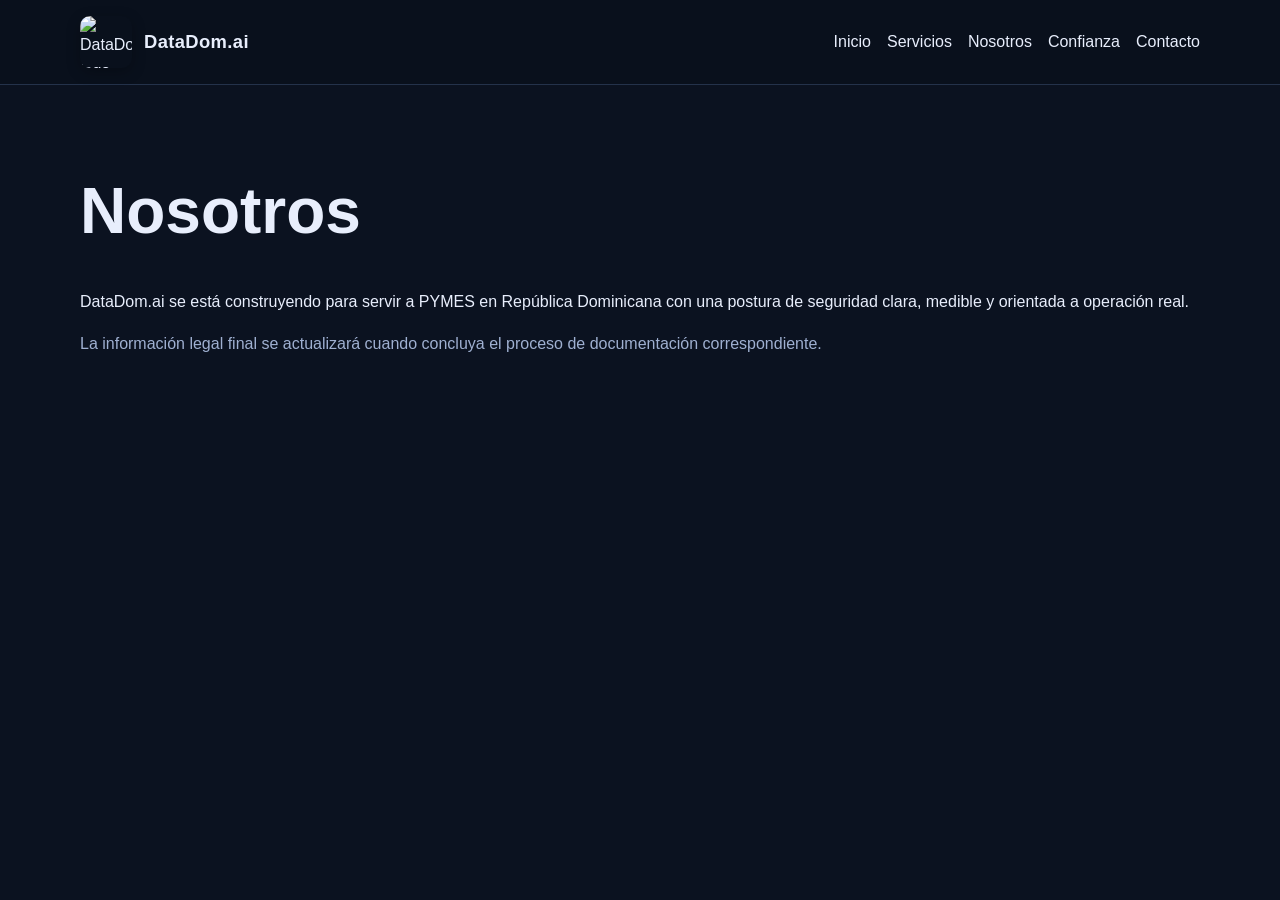
==== about.html @ 492f939b "feat: finalize DataDom.ai website scaffold with branding hooks" ====
﻿<!doctype html><html lang="es"><head><meta charset="utf-8"><meta name="viewport" content="width=device-width, initial-scale=1"><title>Nosotros | DataDom.ai</title><link rel="stylesheet" href="./assets/css/style.css">  <link rel="icon" type="image/x-icon" href="./assets/img/favicon.ico">
  <link rel="icon" type="image/png" sizes="32x32" href="./assets/img/favicon-32x32.png">
  <link rel="apple-touch-icon" href="./assets/img/apple-touch-icon.png">
</head><body><header class="site-header"><div class="container nav"><a class="brand-wrap" href="./index.html"><img src="./assets/img/datadom-logo.jpg" alt="DataDom logo" class="brand-logo"><span class="brand-text">DataDom.ai</span></a><nav><a href="./index.html">Inicio</a><a href="./services.html">Servicios</a><a href="./about.html">Nosotros</a><a href="./trust.html">Confianza</a><a href="./contact.html">Contacto</a></nav></div></header><main class="section"><div class="container"><h1>Nosotros</h1><p>DataDom.ai se está construyendo para servir a PYMES en República Dominicana con una postura de seguridad clara, medible y orientada a operación real.</p><p class="muted">La información legal final se actualizará cuando concluya el proceso de documentación correspondiente.</p></div></main></body></html>
---- assets/css/style.css ----
﻿:root {
  --bg: #0b1220;
  --surface: #111a2b;
  --surface-2: #162238;
  --text: #e8eefc;
  --muted: #9fb0d1;
  --primary: #22c55e;
  --primary-dark: #16a34a;
  --border: #24324a;
  --max: 1120px;
}

* { box-sizing: border-box; }
body {
  margin: 0;
  font-family: Segoe UI, Arial, sans-serif;
  background: var(--bg);
  color: var(--text);
  line-height: 1.6;
}
a { color: inherit; text-decoration: none; }
.container { width: min(100% - 2rem, var(--max)); margin: 0 auto; }
.site-header, .site-footer { background: #09101c; border-bottom: 1px solid var(--border); }
.site-footer { border-top: 1px solid var(--border); border-bottom: 0; padding: 2rem 0; }
.nav {
  display: flex;
  justify-content: space-between;
  align-items: center;
  padding: 1rem 0;
  gap: 1rem;
}
.nav nav { display: flex; gap: 1rem; flex-wrap: wrap; }
.brand { font-weight: 700; font-size: 1.2rem; }
.hero { padding: 5rem 0 3rem; }
.eyebrow { color: var(--primary); font-weight: 700; text-transform: uppercase; letter-spacing: .08em; }
h1 { font-size: clamp(2rem, 5vw, 4rem); line-height: 1.1; max-width: 14ch; }
.lead { max-width: 60ch; color: var(--muted); }
.section { padding: 3rem 0; }
.alt { background: var(--surface); }
.grid-3 {
  display: grid;
  grid-template-columns: repeat(3, minmax(0, 1fr));
  gap: 1rem;
}
.card {
  background: var(--surface);
  border: 1px solid var(--border);
  border-radius: 16px;
  padding: 1.25rem;
}
.cta-row { display: flex; gap: 1rem; margin-top: 1.5rem; flex-wrap: wrap; }
.btn {
  display: inline-block;
  padding: .85rem 1.2rem;
  border-radius: 10px;
  font-weight: 600;
}
.btn-primary { background: var(--primary); color: #08110a; }
.btn-primary:hover { background: var(--primary-dark); }
.btn-secondary { border: 1px solid var(--border); background: var(--surface); }
.muted { color: var(--muted); }

@media (max-width: 800px) {
  .grid-3 { grid-template-columns: 1fr; }
  .nav { flex-direction: column; align-items: flex-start; }
}

.brand-wrap {
  display: flex;
  align-items: center;
  gap: .75rem;
}

.brand-logo {
  width: 52px;
  height: 52px;
  object-fit: cover;
  border-radius: 10px;
  box-shadow: 0 4px 14px rgba(0,0,0,.25);
}

.brand-text {
  font-weight: 800;
  font-size: 1.15rem;
  letter-spacing: .02em;
}
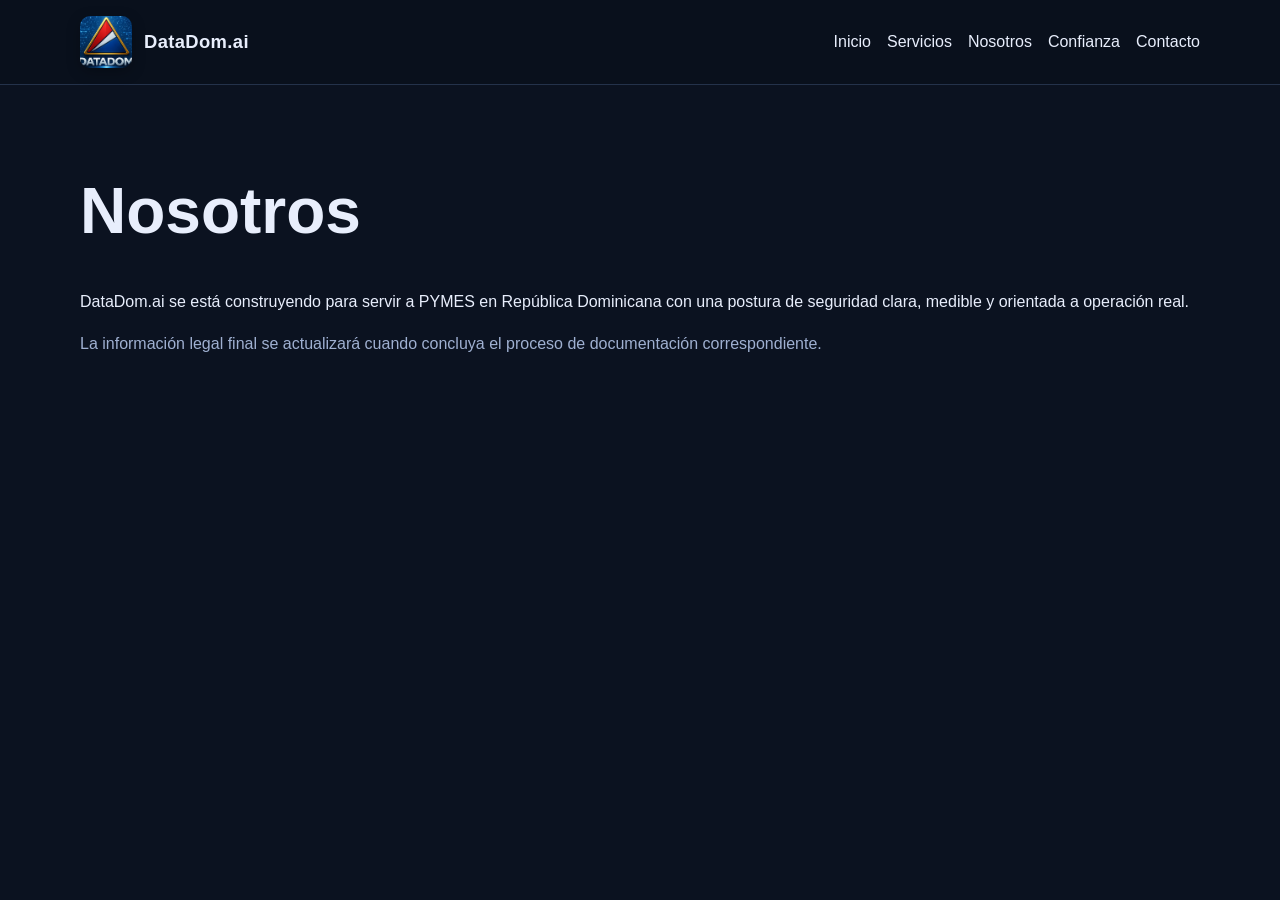
==== commit 57d5d711: "feat: add DataDom branding assets" ====
--- a/about.html
+++ b/about.html
@@ -1,6 +1,7 @@
 ﻿<!doctype html><html lang="es"><head><meta charset="utf-8"><meta name="viewport" content="width=device-width, initial-scale=1"><title>Nosotros | DataDom.ai</title><link rel="stylesheet" href="./assets/css/style.css">  <link rel="icon" type="image/x-icon" href="./assets/img/favicon.ico">
   <link rel="icon" type="image/png" sizes="32x32" href="./assets/img/favicon-32x32.png">
   <link rel="apple-touch-icon" href="./assets/img/apple-touch-icon.png">
-</head><body><header class="site-header"><div class="container nav"><a class="brand-wrap" href="./index.html"><img src="./assets/img/datadom-logo.jpg" alt="DataDom logo" class="brand-logo"><span class="brand-text">DataDom.ai</span></a><nav><a href="./index.html">Inicio</a><a href="./services.html">Servicios</a><a href="./about.html">Nosotros</a><a href="./trust.html">Confianza</a><a href="./contact.html">Contacto</a></nav></div></header><main class="section"><div class="container"><h1>Nosotros</h1><p>DataDom.ai se está construyendo para servir a PYMES en República Dominicana con una postura de seguridad clara, medible y orientada a operación real.</p><p class="muted">La información legal final se actualizará cuando concluya el proceso de documentación correspondiente.</p></div></main></body></html>
+</head><body><header class="site-header"><div class="container nav"><a class="brand-wrap" href="./index.html"><img src="./assets/img/datadom-logo.png" alt="DataDom logo" class="brand-logo"><span class="brand-text">DataDom.ai</span></a><nav><a href="./index.html">Inicio</a><a href="./services.html">Servicios</a><a href="./about.html">Nosotros</a><a href="./trust.html">Confianza</a><a href="./contact.html">Contacto</a></nav></div></header><main class="section"><div class="container"><h1>Nosotros</h1><p>DataDom.ai se está construyendo para servir a PYMES en República Dominicana con una postura de seguridad clara, medible y orientada a operación real.</p><p class="muted">La información legal final se actualizará cuando concluya el proceso de documentación correspondiente.</p></div></main></body></html>
 
 
+
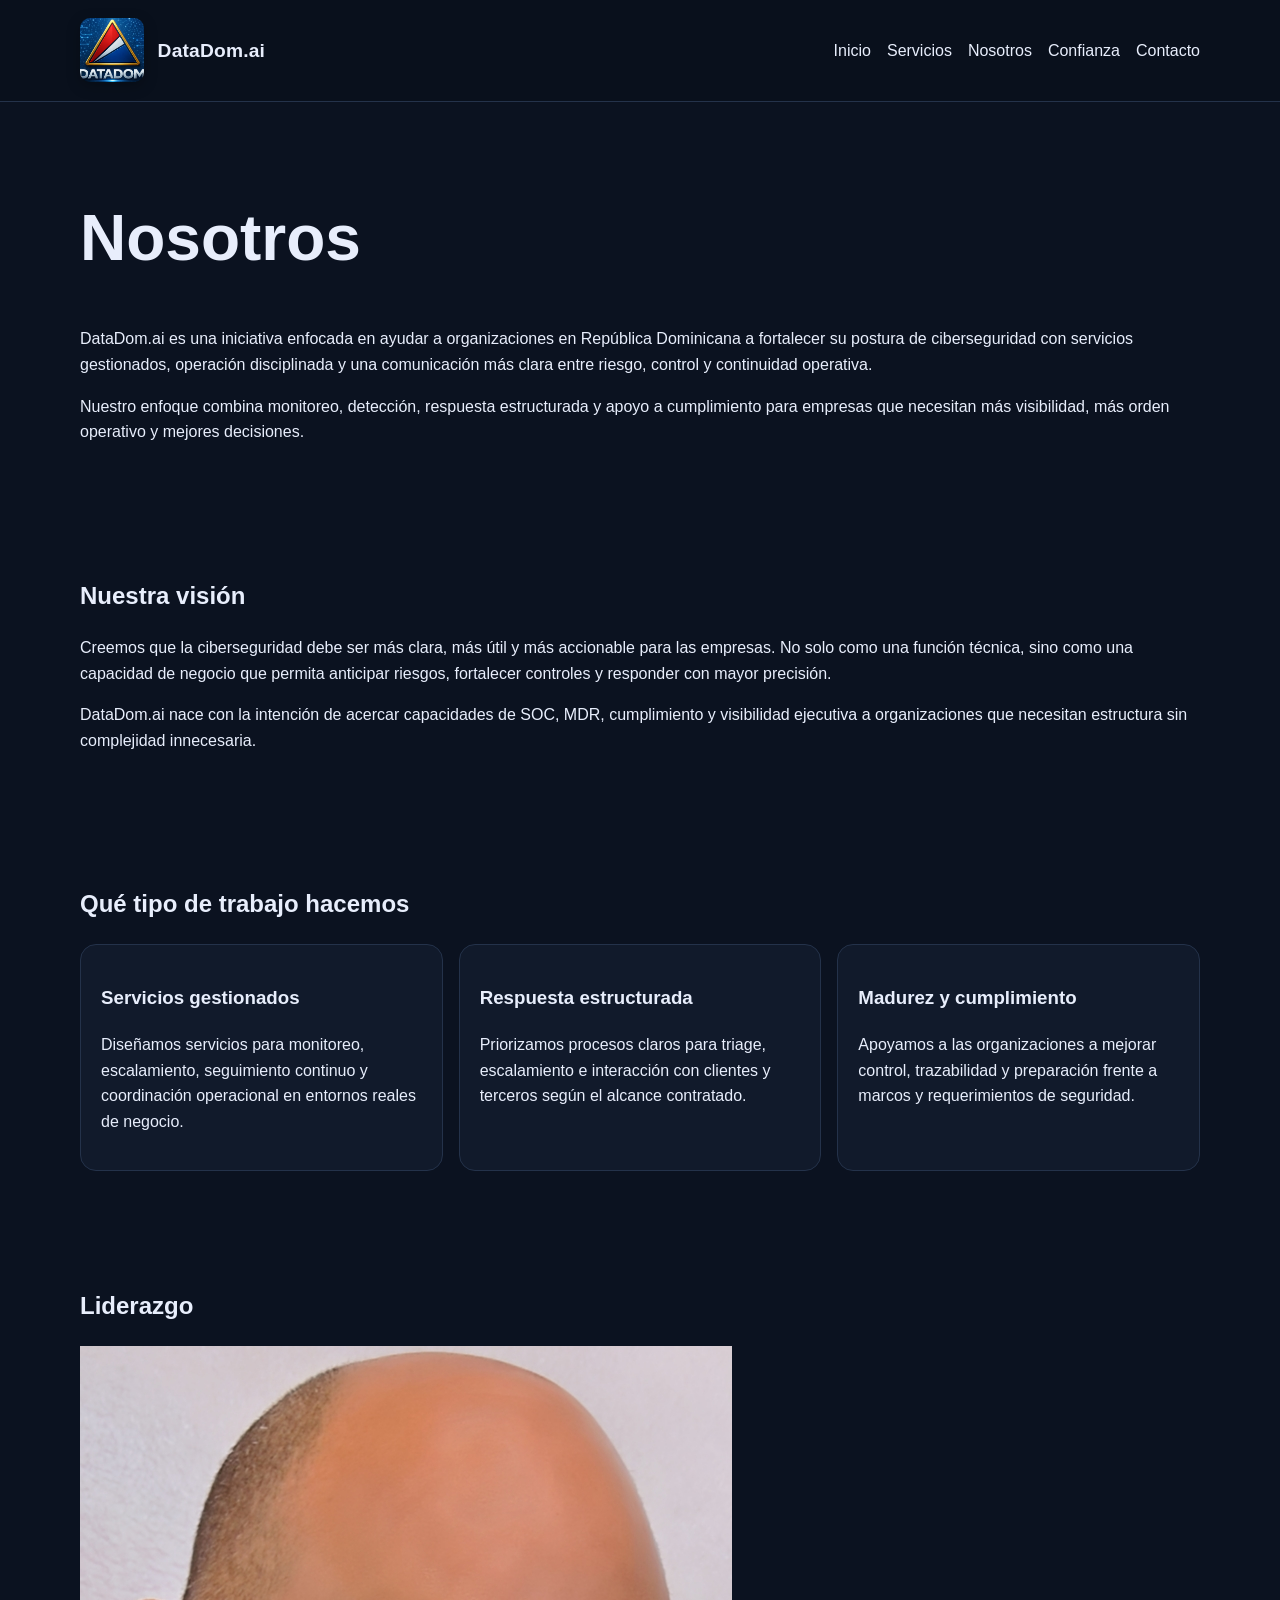
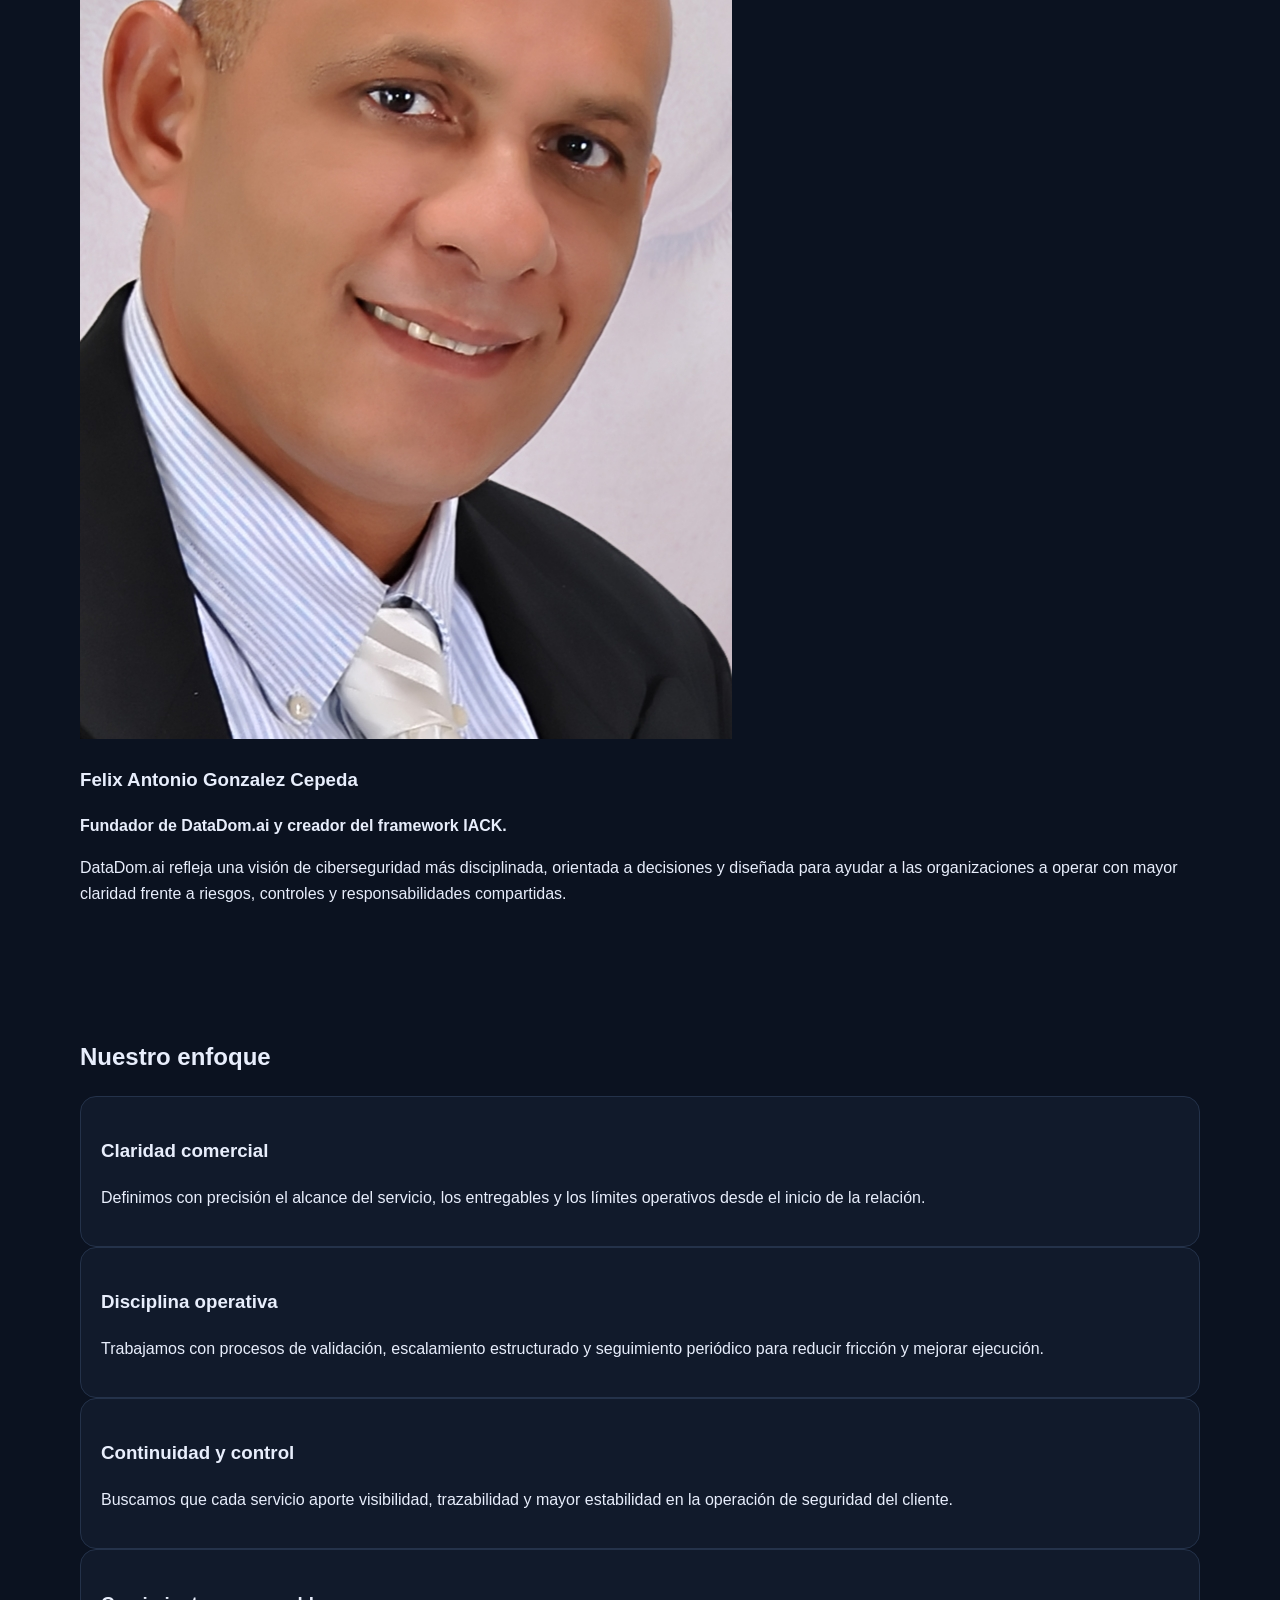
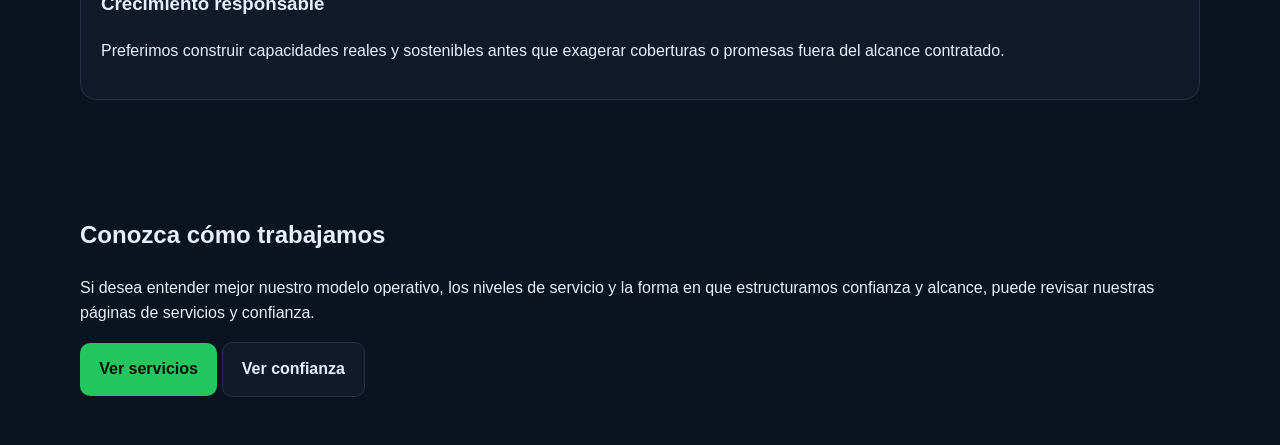
==== commit 74b83c76: "content: expand about page" ====
--- a/about.html
+++ b/about.html
@@ -1,7 +1,168 @@
-﻿<!doctype html><html lang="es"><head><meta charset="utf-8"><meta name="viewport" content="width=device-width, initial-scale=1"><title>Nosotros | DataDom.ai</title><link rel="stylesheet" href="./assets/css/style.css">  <link rel="icon" type="image/x-icon" href="./assets/img/favicon.ico">
-  <link rel="icon" type="image/png" sizes="32x32" href="./assets/img/favicon-32x32.png">
-  <link rel="apple-touch-icon" href="./assets/img/apple-touch-icon.png">
-</head><body><header class="site-header"><div class="container nav"><a class="brand-wrap" href="./index.html"><img src="./assets/img/datadom-logo.png" alt="DataDom logo" class="brand-logo"><span class="brand-text">DataDom.ai</span></a><nav><a href="./index.html">Inicio</a><a href="./services.html">Servicios</a><a href="./about.html">Nosotros</a><a href="./trust.html">Confianza</a><a href="./contact.html">Contacto</a></nav></div></header><main class="section"><div class="container"><h1>Nosotros</h1><p>DataDom.ai se está construyendo para servir a PYMES en República Dominicana con una postura de seguridad clara, medible y orientada a operación real.</p><p class="muted">La información legal final se actualizará cuando concluya el proceso de documentación correspondiente.</p></div></main></body></html>
+﻿<!DOCTYPE html>
+<html lang="es">
+<head>
+  <meta charset="UTF-8" />
+  <meta name="viewport" content="width=device-width, initial-scale=1.0" />
+  <title>Nosotros | DataDom.ai</title>
+  <meta name="description" content="Conozca a DataDom.ai, nuestra visión, nuestro enfoque operativo y el liderazgo detrás de nuestros servicios gestionados de ciberseguridad." />
+  <link rel="stylesheet" href="./assets/css/style.css" />
+  <link rel="icon" type="image/x-icon" href="./assets/img/favicon.ico" />
+  <link rel="icon" type="image/png" sizes="32x32" href="./assets/img/favicon-32x32.png" />
+  <link rel="apple-touch-icon" href="./assets/img/apple-touch-icon.png" />
+</head>
+<body>
+  <header class="site-header">
+    <div class="container nav">
+      <a class="brand-wrap" href="./index.html">
+        <img src="./assets/img/datadom-logo.png" alt="DataDom.ai logo" class="brand-logo" />
+        <span class="brand-text">DataDom.ai</span>
+      </a>
+      <nav>
+        <a href="./index.html">Inicio</a>
+        <a href="./services.html">Servicios</a>
+        <a href="./about.html">Nosotros</a>
+        <a href="./trust.html">Confianza</a>
+        <a href="./contact.html">Contacto</a>
+      </nav>
+    </div>
+  </header>
 
+  <main>
+    <section class="section">
+      <div class="container">
+        <h1>Nosotros</h1>
+        <p>
+          DataDom.ai es una iniciativa enfocada en ayudar a organizaciones en República Dominicana
+          a fortalecer su postura de ciberseguridad con servicios gestionados, operación disciplinada
+          y una comunicación más clara entre riesgo, control y continuidad operativa.
+        </p>
+        <p>
+          Nuestro enfoque combina monitoreo, detección, respuesta estructurada y apoyo a cumplimiento
+          para empresas que necesitan más visibilidad, más orden operativo y mejores decisiones.
+        </p>
+      </div>
+    </section>
 
+    <section class="section section-alt">
+      <div class="container">
+        <h2>Nuestra visión</h2>
+        <p>
+          Creemos que la ciberseguridad debe ser más clara, más útil y más accionable para las empresas.
+          No solo como una función técnica, sino como una capacidad de negocio que permita anticipar riesgos,
+          fortalecer controles y responder con mayor precisión.
+        </p>
+        <p>
+          DataDom.ai nace con la intención de acercar capacidades de SOC, MDR, cumplimiento y visibilidad
+          ejecutiva a organizaciones que necesitan estructura sin complejidad innecesaria.
+        </p>
+      </div>
+    </section>
 
+    <section class="section">
+      <div class="container">
+        <h2>Qué tipo de trabajo hacemos</h2>
+        <div class="grid-3">
+          <article class="card">
+            <h3>Servicios gestionados</h3>
+            <p>
+              Diseñamos servicios para monitoreo, escalamiento, seguimiento continuo y coordinación
+              operacional en entornos reales de negocio.
+            </p>
+          </article>
+
+          <article class="card">
+            <h3>Respuesta estructurada</h3>
+            <p>
+              Priorizamos procesos claros para triage, escalamiento e interacción con clientes
+              y terceros según el alcance contratado.
+            </p>
+          </article>
+
+          <article class="card">
+            <h3>Madurez y cumplimiento</h3>
+            <p>
+              Apoyamos a las organizaciones a mejorar control, trazabilidad y preparación frente
+              a marcos y requerimientos de seguridad.
+            </p>
+          </article>
+        </div>
+      </div>
+    </section>
+
+    <section class="section section-alt">
+      <div class="container">
+        <h2>Liderazgo</h2>
+        <div class="founder-card">
+          <img
+            src="./assets/img/felix-gonzalez-cepeda.jpg"
+            alt="Felix Antonio Gonzalez Cepeda, fundador de DataDom.ai"
+            class="founder-photo"
+          />
+          <div class="founder-copy">
+            <h3>Felix Antonio Gonzalez Cepeda</h3>
+            <p><strong>Fundador de DataDom.ai y creador del framework IACK.</strong></p>
+            <p>
+              DataDom.ai refleja una visión de ciberseguridad más disciplinada, orientada a decisiones
+              y diseñada para ayudar a las organizaciones a operar con mayor claridad frente a riesgos,
+              controles y responsabilidades compartidas.
+            </p>
+          </div>
+        </div>
+      </div>
+    </section>
+
+    <section class="section">
+      <div class="container">
+        <h2>Nuestro enfoque</h2>
+        <div class="grid-2">
+          <article class="card">
+            <h3>Claridad comercial</h3>
+            <p>
+              Definimos con precisión el alcance del servicio, los entregables y los límites operativos
+              desde el inicio de la relación.
+            </p>
+          </article>
+
+          <article class="card">
+            <h3>Disciplina operativa</h3>
+            <p>
+              Trabajamos con procesos de validación, escalamiento estructurado y seguimiento periódico
+              para reducir fricción y mejorar ejecución.
+            </p>
+          </article>
+
+          <article class="card">
+            <h3>Continuidad y control</h3>
+            <p>
+              Buscamos que cada servicio aporte visibilidad, trazabilidad y mayor estabilidad en la
+              operación de seguridad del cliente.
+            </p>
+          </article>
+
+          <article class="card">
+            <h3>Crecimiento responsable</h3>
+            <p>
+              Preferimos construir capacidades reales y sostenibles antes que exagerar coberturas
+              o promesas fuera del alcance contratado.
+            </p>
+          </article>
+        </div>
+      </div>
+    </section>
+
+    <section class="section cta-section">
+      <div class="container">
+        <h2>Conozca cómo trabajamos</h2>
+        <p>
+          Si desea entender mejor nuestro modelo operativo, los niveles de servicio y la forma en que
+          estructuramos confianza y alcance, puede revisar nuestras páginas de servicios y confianza.
+        </p>
+        <div class="hero-actions">
+          <a class="btn btn-primary" href="./services.html">Ver servicios</a>
+          <a class="btn btn-secondary" href="./trust.html">Ver confianza</a>
+        </div>
+      </div>
+    </section>
+  </main>
+</body>
+</html>
--- a/assets/css/style.css
+++ b/assets/css/style.css
@@ -11,6 +11,7 @@
 }
 
 * { box-sizing: border-box; }
+
 body {
   margin: 0;
   font-family: Segoe UI, Arial, sans-serif;
@@ -18,69 +19,159 @@
   color: var(--text);
   line-height: 1.6;
 }
+
 a { color: inherit; text-decoration: none; }
-.container { width: min(100% - 2rem, var(--max)); margin: 0 auto; }
-.site-header, .site-footer { background: #09101c; border-bottom: 1px solid var(--border); }
-.site-footer { border-top: 1px solid var(--border); border-bottom: 0; padding: 2rem 0; }
+
+.container {
+  width: min(100% - 2rem, var(--max));
+  margin: 0 auto;
+}
+
+.site-header,
+.site-footer {
+  background: #09101c;
+  border-bottom: 1px solid var(--border);
+}
+
+.site-footer {
+  border-top: 1px solid var(--border);
+  border-bottom: 0;
+  padding: 2rem 0;
+}
+
 .nav {
   display: flex;
   justify-content: space-between;
   align-items: center;
-  padding: 1rem 0;
+  padding: 1.15rem 0;
   gap: 1rem;
 }
-.nav nav { display: flex; gap: 1rem; flex-wrap: wrap; }
-.brand { font-weight: 700; font-size: 1.2rem; }
-.hero { padding: 5rem 0 3rem; }
-.eyebrow { color: var(--primary); font-weight: 700; text-transform: uppercase; letter-spacing: .08em; }
-h1 { font-size: clamp(2rem, 5vw, 4rem); line-height: 1.1; max-width: 14ch; }
-.lead { max-width: 60ch; color: var(--muted); }
-.section { padding: 3rem 0; }
-.alt { background: var(--surface); }
+
+.nav nav {
+  display: flex;
+  gap: 1rem;
+  flex-wrap: wrap;
+}
+
+.brand {
+  font-weight: 700;
+  font-size: 1.2rem;
+}
+
+.hero {
+  padding: 5rem 0 3rem;
+}
+
+.eyebrow {
+  color: var(--primary);
+  font-weight: 700;
+  text-transform: uppercase;
+  letter-spacing: .08em;
+}
+
+h1 {
+  font-size: clamp(2rem, 5vw, 4rem);
+  line-height: 1.1;
+  max-width: 14ch;
+}
+
+.lead {
+  max-width: 60ch;
+  color: var(--muted);
+}
+
+.section {
+  padding: 3rem 0;
+}
+
+.alt {
+  background: var(--surface);
+}
+
 .grid-3 {
   display: grid;
   grid-template-columns: repeat(3, minmax(0, 1fr));
   gap: 1rem;
 }
+
 .card {
   background: var(--surface);
   border: 1px solid var(--border);
   border-radius: 16px;
   padding: 1.25rem;
 }
-.cta-row { display: flex; gap: 1rem; margin-top: 1.5rem; flex-wrap: wrap; }
+
+.cta-row {
+  display: flex;
+  gap: 1rem;
+  margin-top: 1.5rem;
+  flex-wrap: wrap;
+}
+
 .btn {
   display: inline-block;
   padding: .85rem 1.2rem;
   border-radius: 10px;
   font-weight: 600;
 }
-.btn-primary { background: var(--primary); color: #08110a; }
-.btn-primary:hover { background: var(--primary-dark); }
-.btn-secondary { border: 1px solid var(--border); background: var(--surface); }
-.muted { color: var(--muted); }
 
-@media (max-width: 800px) {
-  .grid-3 { grid-template-columns: 1fr; }
-  .nav { flex-direction: column; align-items: flex-start; }
+.btn-primary {
+  background: var(--primary);
+  color: #08110a;
+}
+
+.btn-primary:hover {
+  background: var(--primary-dark);
+}
+
+.btn-secondary {
+  border: 1px solid var(--border);
+  background: var(--surface);
+}
+
+.muted {
+  color: var(--muted);
 }
 
 .brand-wrap {
   display: flex;
   align-items: center;
-  gap: .75rem;
+  gap: .85rem;
 }
 
 .brand-logo {
-  width: 52px;
-  height: 52px;
+  width: 64px;
+  height: 64px;
   object-fit: cover;
   border-radius: 10px;
   box-shadow: 0 4px 14px rgba(0,0,0,.25);
+  flex-shrink: 0;
 }
 
 .brand-text {
   font-weight: 800;
-  font-size: 1.15rem;
-  letter-spacing: .02em;
+  font-size: 1.2rem;
+  letter-spacing: .01em;
+  line-height: 1;
 }
+
+@media (max-width: 800px) {
+  .grid-3 {
+    grid-template-columns: 1fr;
+  }
+
+  .nav {
+    flex-direction: column;
+    align-items: flex-start;
+    padding: 1rem 0;
+  }
+
+  .brand-logo {
+    width: 56px;
+    height: 56px;
+  }
+
+  .brand-text {
+    font-size: 1.1rem;
+  }
+}
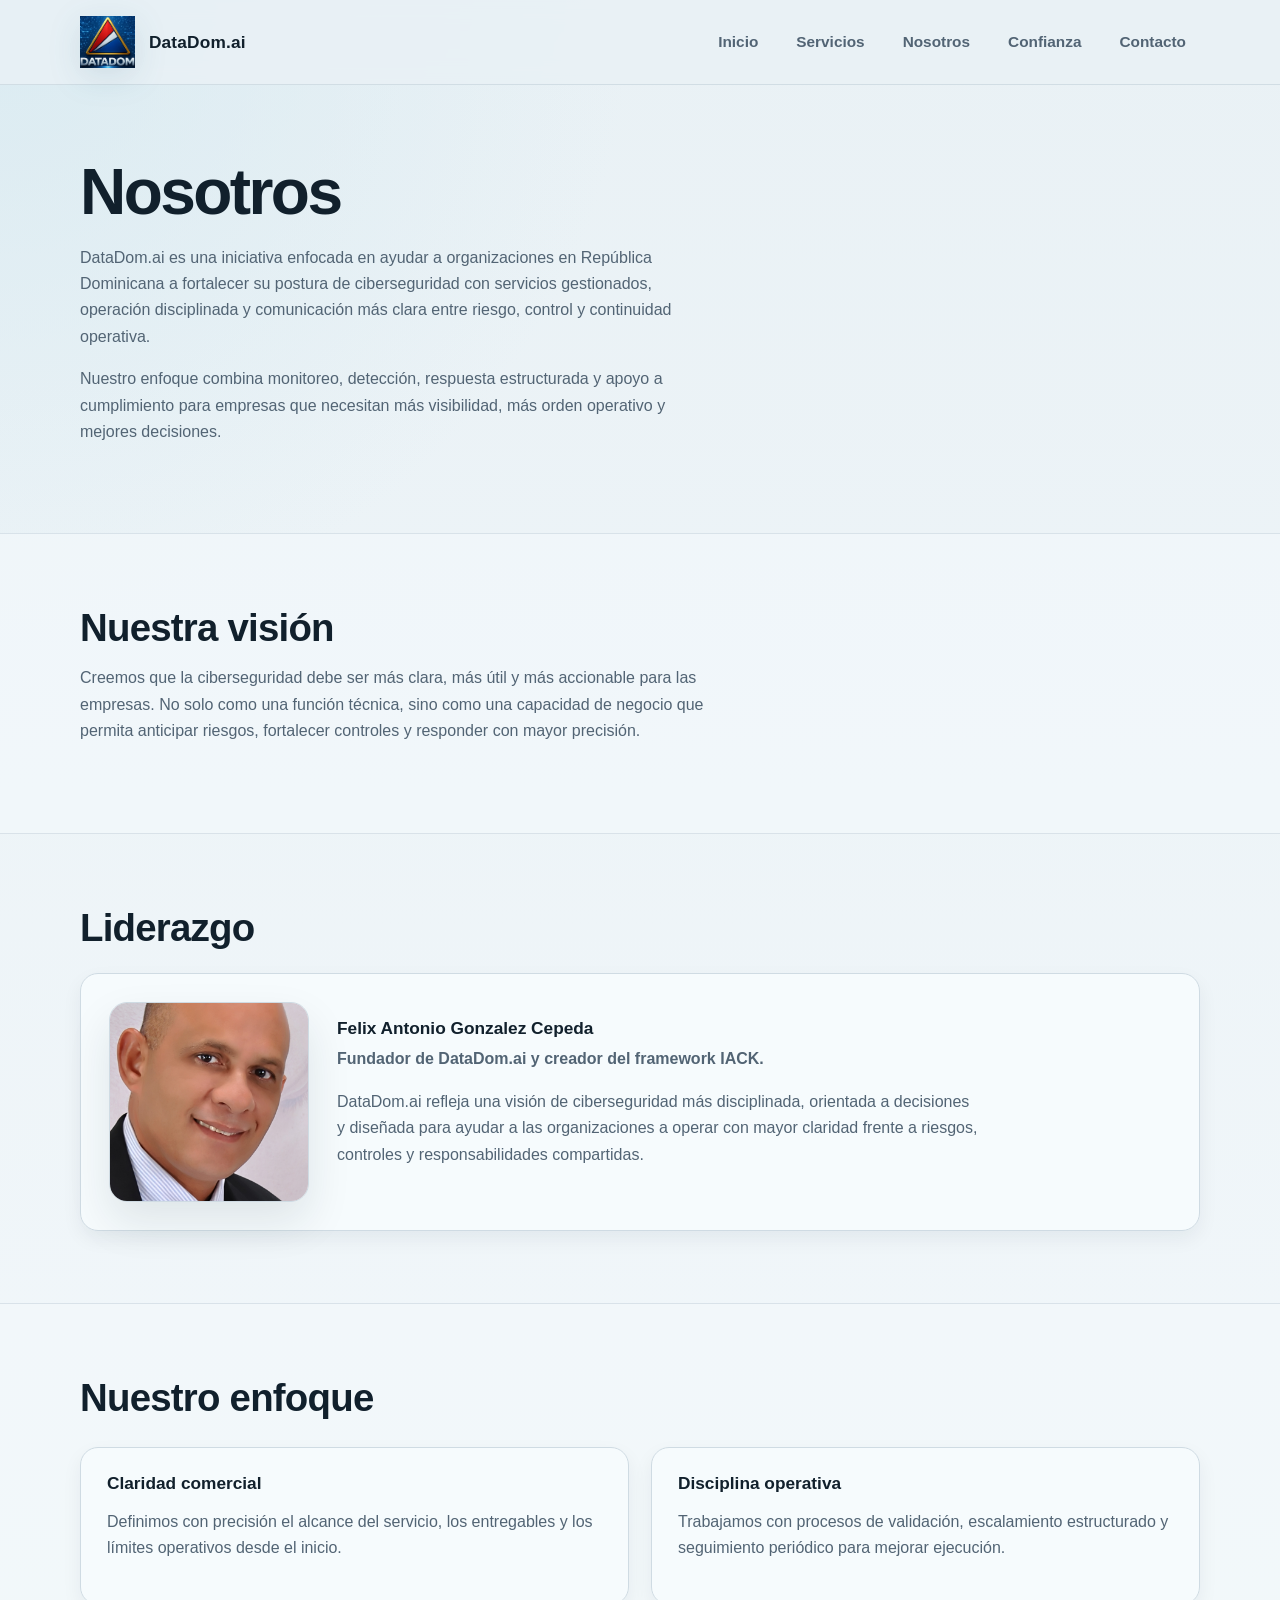
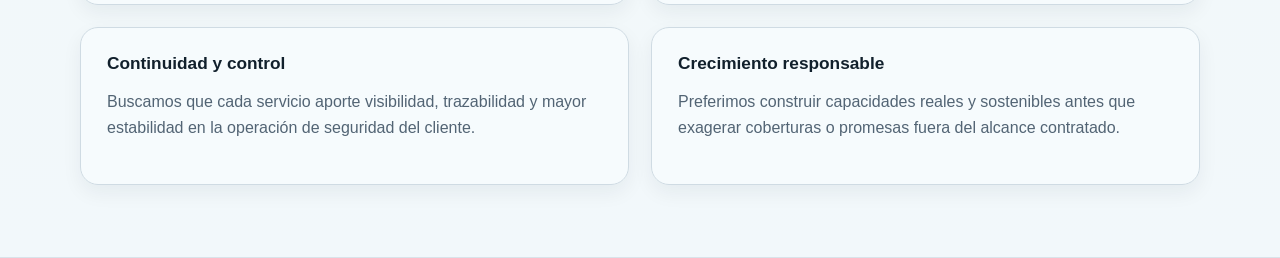
==== commit 5e8dbc98: "fix: unify site styling and repair navigation CTAs" ====
--- a/about.html
+++ b/about.html
@@ -4,7 +4,7 @@
   <meta charset="UTF-8" />
   <meta name="viewport" content="width=device-width, initial-scale=1.0" />
   <title>Nosotros | DataDom.ai</title>
-  <meta name="description" content="Conozca a DataDom.ai, nuestra visión, nuestro enfoque operativo y el liderazgo detrás de nuestros servicios gestionados de ciberseguridad." />
+  <meta name="description" content="Conozca a DataDom.ai, nuestra visión, enfoque operativo y liderazgo." />
   <link rel="stylesheet" href="./assets/css/style.css" />
   <link rel="icon" type="image/x-icon" href="./assets/img/favicon.ico" />
   <link rel="icon" type="image/png" sizes="32x32" href="./assets/img/favicon-32x32.png" />
@@ -31,135 +31,40 @@
     <section class="section">
       <div class="container">
         <h1>Nosotros</h1>
-        <p>
-          DataDom.ai es una iniciativa enfocada en ayudar a organizaciones en República Dominicana
-          a fortalecer su postura de ciberseguridad con servicios gestionados, operación disciplinada
-          y una comunicación más clara entre riesgo, control y continuidad operativa.
-        </p>
-        <p>
-          Nuestro enfoque combina monitoreo, detección, respuesta estructurada y apoyo a cumplimiento
-          para empresas que necesitan más visibilidad, más orden operativo y mejores decisiones.
-        </p>
+        <p>DataDom.ai es una iniciativa enfocada en ayudar a organizaciones en República Dominicana a fortalecer su postura de ciberseguridad con servicios gestionados, operación disciplinada y comunicación más clara entre riesgo, control y continuidad operativa.</p>
+        <p>Nuestro enfoque combina monitoreo, detección, respuesta estructurada y apoyo a cumplimiento para empresas que necesitan más visibilidad, más orden operativo y mejores decisiones.</p>
       </div>
     </section>
 
     <section class="section section-alt">
       <div class="container">
         <h2>Nuestra visión</h2>
-        <p>
-          Creemos que la ciberseguridad debe ser más clara, más útil y más accionable para las empresas.
-          No solo como una función técnica, sino como una capacidad de negocio que permita anticipar riesgos,
-          fortalecer controles y responder con mayor precisión.
-        </p>
-        <p>
-          DataDom.ai nace con la intención de acercar capacidades de SOC, MDR, cumplimiento y visibilidad
-          ejecutiva a organizaciones que necesitan estructura sin complejidad innecesaria.
-        </p>
+        <p>Creemos que la ciberseguridad debe ser más clara, más útil y más accionable para las empresas. No solo como una función técnica, sino como una capacidad de negocio que permita anticipar riesgos, fortalecer controles y responder con mayor precisión.</p>
       </div>
     </section>
 
     <section class="section">
       <div class="container">
-        <h2>Qué tipo de trabajo hacemos</h2>
-        <div class="grid-3">
-          <article class="card">
-            <h3>Servicios gestionados</h3>
-            <p>
-              Diseñamos servicios para monitoreo, escalamiento, seguimiento continuo y coordinación
-              operacional en entornos reales de negocio.
-            </p>
-          </article>
-
-          <article class="card">
-            <h3>Respuesta estructurada</h3>
-            <p>
-              Priorizamos procesos claros para triage, escalamiento e interacción con clientes
-              y terceros según el alcance contratado.
-            </p>
-          </article>
-
-          <article class="card">
-            <h3>Madurez y cumplimiento</h3>
-            <p>
-              Apoyamos a las organizaciones a mejorar control, trazabilidad y preparación frente
-              a marcos y requerimientos de seguridad.
-            </p>
-          </article>
+        <h2>Liderazgo</h2>
+        <div class="founder-card">
+          <img src="./assets/img/felix-gonzalez-cepeda.jpg" alt="Felix Antonio Gonzalez Cepeda, fundador de DataDom.ai" class="founder-photo" />
+          <div class="founder-copy">
+            <h3>Felix Antonio Gonzalez Cepeda</h3>
+            <p><strong>Fundador de DataDom.ai y creador del framework IACK.</strong></p>
+            <p>DataDom.ai refleja una visión de ciberseguridad más disciplinada, orientada a decisiones y diseñada para ayudar a las organizaciones a operar con mayor claridad frente a riesgos, controles y responsabilidades compartidas.</p>
+          </div>
         </div>
       </div>
     </section>
 
     <section class="section section-alt">
       <div class="container">
-        <h2>Liderazgo</h2>
-        <div class="founder-card">
-          <img
-            src="./assets/img/felix-gonzalez-cepeda.jpg"
-            alt="Felix Antonio Gonzalez Cepeda, fundador de DataDom.ai"
-            class="founder-photo"
-          />
-          <div class="founder-copy">
-            <h3>Felix Antonio Gonzalez Cepeda</h3>
-            <p><strong>Fundador de DataDom.ai y creador del framework IACK.</strong></p>
-            <p>
-              DataDom.ai refleja una visión de ciberseguridad más disciplinada, orientada a decisiones
-              y diseñada para ayudar a las organizaciones a operar con mayor claridad frente a riesgos,
-              controles y responsabilidades compartidas.
-            </p>
-          </div>
-        </div>
-      </div>
-    </section>
-
-    <section class="section">
-      <div class="container">
         <h2>Nuestro enfoque</h2>
         <div class="grid-2">
-          <article class="card">
-            <h3>Claridad comercial</h3>
-            <p>
-              Definimos con precisión el alcance del servicio, los entregables y los límites operativos
-              desde el inicio de la relación.
-            </p>
-          </article>
-
-          <article class="card">
-            <h3>Disciplina operativa</h3>
-            <p>
-              Trabajamos con procesos de validación, escalamiento estructurado y seguimiento periódico
-              para reducir fricción y mejorar ejecución.
-            </p>
-          </article>
-
-          <article class="card">
-            <h3>Continuidad y control</h3>
-            <p>
-              Buscamos que cada servicio aporte visibilidad, trazabilidad y mayor estabilidad en la
-              operación de seguridad del cliente.
-            </p>
-          </article>
-
-          <article class="card">
-            <h3>Crecimiento responsable</h3>
-            <p>
-              Preferimos construir capacidades reales y sostenibles antes que exagerar coberturas
-              o promesas fuera del alcance contratado.
-            </p>
-          </article>
-        </div>
-      </div>
-    </section>
-
-    <section class="section cta-section">
-      <div class="container">
-        <h2>Conozca cómo trabajamos</h2>
-        <p>
-          Si desea entender mejor nuestro modelo operativo, los niveles de servicio y la forma en que
-          estructuramos confianza y alcance, puede revisar nuestras páginas de servicios y confianza.
-        </p>
-        <div class="hero-actions">
-          <a class="btn btn-primary" href="./services.html">Ver servicios</a>
-          <a class="btn btn-secondary" href="./trust.html">Ver confianza</a>
+          <article class="card"><h3>Claridad comercial</h3><p>Definimos con precisión el alcance del servicio, los entregables y los límites operativos desde el inicio.</p></article>
+          <article class="card"><h3>Disciplina operativa</h3><p>Trabajamos con procesos de validación, escalamiento estructurado y seguimiento periódico para mejorar ejecución.</p></article>
+          <article class="card"><h3>Continuidad y control</h3><p>Buscamos que cada servicio aporte visibilidad, trazabilidad y mayor estabilidad en la operación de seguridad del cliente.</p></article>
+          <article class="card"><h3>Crecimiento responsable</h3><p>Preferimos construir capacidades reales y sostenibles antes que exagerar coberturas o promesas fuera del alcance contratado.</p></article>
         </div>
       </div>
     </section>
--- a/assets/css/style.css
+++ b/assets/css/style.css
@@ -1,177 +1,348 @@
 ﻿:root {
-  --bg: #0b1220;
-  --surface: #111a2b;
-  --surface-2: #162238;
-  --text: #e8eefc;
-  --muted: #9fb0d1;
-  --primary: #22c55e;
-  --primary-dark: #16a34a;
-  --border: #24324a;
-  --max: 1120px;
-}
-
-* { box-sizing: border-box; }
+  --bg: #e9f1f5;
+  --bg-soft: #f3f8fb;
+  --surface: #f7fbfd;
+  --surface-2: #edf4f8;
+  --text: #11202c;
+  --muted: #526474;
+  --line: #cfdbe3;
+  --primary: #0f5d73;
+  --primary-dark: #0b4354;
+  --primary-soft: #d8eaf1;
+  --shadow-sm: 0 8px 20px rgba(15, 35, 52, 0.06);
+  --shadow-md: 0 20px 44px rgba(15, 35, 52, 0.10);
+  --radius: 18px;
+  --radius-sm: 12px;
+  --container: 1120px;
+}
+
+* {
+  box-sizing: border-box;
+}
+
+html {
+  scroll-behavior: smooth;
+}
 
 body {
   margin: 0;
-  font-family: Segoe UI, Arial, sans-serif;
-  background: var(--bg);
+  font-family: Inter, "Segoe UI", Arial, sans-serif;
   color: var(--text);
-  line-height: 1.6;
-}
-
-a { color: inherit; text-decoration: none; }
+  background:
+    radial-gradient(circle at top left, rgba(216,234,241,0.85), transparent 28%),
+    linear-gradient(180deg, var(--bg) 0%, var(--bg-soft) 100%);
+  line-height: 1.65;
+}
+
+img {
+  max-width: 100%;
+  display: block;
+}
+
+a {
+  color: inherit;
+  text-decoration: none;
+}
 
 .container {
-  width: min(100% - 2rem, var(--max));
+  width: min(var(--container), calc(100% - 32px));
   margin: 0 auto;
 }
 
-.site-header,
-.site-footer {
-  background: #09101c;
-  border-bottom: 1px solid var(--border);
-}
-
-.site-footer {
-  border-top: 1px solid var(--border);
-  border-bottom: 0;
-  padding: 2rem 0;
+.section {
+  padding: 72px 0;
+}
+
+.section-alt {
+  background: rgba(243,248,251,0.72);
+  border-top: 1px solid rgba(207,219,227,0.7);
+  border-bottom: 1px solid rgba(207,219,227,0.7);
+}
+
+.site-header {
+  position: sticky;
+  top: 0;
+  z-index: 50;
+  backdrop-filter: blur(10px);
+  background: rgba(233,241,245,0.88);
+  border-bottom: 1px solid rgba(207,219,227,0.9);
 }
 
 .nav {
+  min-height: 84px;
   display: flex;
+  align-items: center;
   justify-content: space-between;
-  align-items: center;
-  padding: 1.15rem 0;
-  gap: 1rem;
-}
-
-.nav nav {
+  gap: 24px;
+}
+
+.brand-wrap {
+  display: inline-flex;
+  align-items: center;
+  gap: 14px;
+}
+
+.brand-logo {
+  height: clamp(38px, 4vw, 52px);
+  width: auto;
+  object-fit: contain;
+  filter: drop-shadow(0 8px 16px rgba(15,93,115,0.12));
+}
+
+.brand-text {
+  font-size: 1.08rem;
+  font-weight: 800;
+  letter-spacing: 0.01em;
+}
+
+nav {
   display: flex;
-  gap: 1rem;
   flex-wrap: wrap;
-}
-
-.brand {
+  gap: 10px;
+  align-items: center;
+}
+
+nav a {
+  color: var(--muted);
+  font-size: 0.96rem;
   font-weight: 700;
-  font-size: 1.2rem;
+  padding: 10px 14px;
+  border-radius: 999px;
+  transition: all .2s ease;
+}
+
+nav a:hover,
+nav a:focus-visible {
+  background: var(--surface);
+  color: var(--text);
 }
 
 .hero {
-  padding: 5rem 0 3rem;
+  padding-top: 92px;
+  padding-bottom: 88px;
 }
 
 .eyebrow {
+  display: inline-block;
+  margin-bottom: 14px;
+  padding: 8px 12px;
+  border-radius: 999px;
+  background: var(--primary-soft);
+  color: var(--primary-dark);
+  font-size: .88rem;
+  font-weight: 800;
+  letter-spacing: .03em;
+}
+
+h1,
+h2,
+h3 {
+  margin: 0 0 16px;
+  line-height: 1.12;
+  color: var(--text);
+}
+
+h1 {
+  max-width: 12ch;
+  font-size: clamp(2.4rem, 5vw, 4.6rem);
+  letter-spacing: -0.04em;
+  text-wrap: balance;
+}
+
+h2 {
+  font-size: clamp(1.7rem, 3vw, 2.5rem);
+  letter-spacing: -0.02em;
+}
+
+h3 {
+  font-size: 1.08rem;
+}
+
+p {
+  margin: 0 0 16px;
+  color: var(--muted);
+  max-width: 72ch;
+}
+
+.hero-copy {
+  max-width: 58ch;
+  font-size: 1.06rem;
+  line-height: 1.72;
+}
+
+.hero-actions {
+  display: flex;
+  flex-wrap: wrap;
+  gap: 14px;
+  margin-top: 28px;
+}
+
+.btn,
+.text-link {
+  transition: all .2s ease;
+}
+
+.btn {
+  display: inline-flex;
+  align-items: center;
+  justify-content: center;
+  min-height: 48px;
+  padding: 0 18px;
+  border-radius: 999px;
+  font-size: .96rem;
+  font-weight: 800;
+  border: 1px solid transparent;
+  cursor: pointer;
+}
+
+.btn-primary {
+  background: var(--primary);
+  color: #fff;
+  box-shadow: 0 12px 24px rgba(15,93,115,0.18);
+}
+
+.btn-primary:hover,
+.btn-primary:focus-visible {
+  background: var(--primary-dark);
+  transform: translateY(-1px);
+}
+
+.btn-secondary {
+  background: rgba(247,251,253,0.96);
+  color: var(--text);
+  border-color: var(--line);
+}
+
+.btn-secondary:hover,
+.btn-secondary:focus-visible {
+  background: var(--surface-2);
+}
+
+.text-link {
   color: var(--primary);
-  font-weight: 700;
-  text-transform: uppercase;
-  letter-spacing: .08em;
-}
-
-h1 {
-  font-size: clamp(2rem, 5vw, 4rem);
-  line-height: 1.1;
-  max-width: 14ch;
-}
-
-.lead {
-  max-width: 60ch;
-  color: var(--muted);
-}
-
-.section {
-  padding: 3rem 0;
-}
-
-.alt {
-  background: var(--surface);
-}
-
+  font-weight: 800;
+}
+
+.text-link:hover {
+  color: var(--primary-dark);
+}
+
+.grid-2,
 .grid-3 {
   display: grid;
+  gap: 22px;
+  margin-top: 28px;
+}
+
+.grid-2 {
+  grid-template-columns: repeat(2, minmax(0, 1fr));
+}
+
+.grid-3 {
   grid-template-columns: repeat(3, minmax(0, 1fr));
-  gap: 1rem;
+}
+
+.card,
+.founder-card {
+  background: rgba(247,251,253,0.96);
+  border: 1px solid var(--line);
+  border-radius: var(--radius);
+  box-shadow: var(--shadow-sm);
 }
 
 .card {
-  background: var(--surface);
-  border: 1px solid var(--border);
-  border-radius: 16px;
-  padding: 1.25rem;
-}
-
-.cta-row {
-  display: flex;
-  gap: 1rem;
-  margin-top: 1.5rem;
-  flex-wrap: wrap;
-}
-
-.btn {
-  display: inline-block;
-  padding: .85rem 1.2rem;
-  border-radius: 10px;
-  font-weight: 600;
-}
-
-.btn-primary {
-  background: var(--primary);
-  color: #08110a;
-}
-
-.btn-primary:hover {
-  background: var(--primary-dark);
-}
-
-.btn-secondary {
-  border: 1px solid var(--border);
-  background: var(--surface);
-}
-
-.muted {
+  padding: 26px;
+}
+
+.card ul {
+  margin: 0;
+  padding-left: 18px;
   color: var(--muted);
 }
 
-.brand-wrap {
-  display: flex;
-  align-items: center;
-  gap: .85rem;
-}
-
-.brand-logo {
-  width: 64px;
-  height: 64px;
+.card li + li {
+  margin-top: 10px;
+}
+
+.featured {
+  background: linear-gradient(180deg, rgba(247,251,253,0.98) 0%, rgba(232,243,248,0.98) 100%);
+  border-color: rgba(15,93,115,0.22);
+}
+
+.founder-card {
+  display: grid;
+  grid-template-columns: 200px 1fr;
+  gap: 28px;
+  align-items: center;
+  padding: 28px;
+  margin-top: 24px;
+}
+
+.founder-photo {
+  width: 100%;
+  max-width: 200px;
+  height: 200px;
   object-fit: cover;
-  border-radius: 10px;
-  box-shadow: 0 4px 14px rgba(0,0,0,.25);
-  flex-shrink: 0;
-}
-
-.brand-text {
-  font-weight: 800;
-  font-size: 1.2rem;
-  letter-spacing: .01em;
-  line-height: 1;
-}
-
-@media (max-width: 800px) {
+  border-radius: 18px;
+  border: 1px solid var(--line);
+  box-shadow: var(--shadow-md);
+}
+
+.founder-copy h3 {
+  margin-bottom: 8px;
+}
+
+.cta-section {
+  text-align: left;
+}
+
+main ul {
+  color: var(--muted);
+}
+
+main li {
+  margin-bottom: 8px;
+}
+
+@media (max-width: 980px) {
   .grid-3 {
-    grid-template-columns: 1fr;
+    grid-template-columns: repeat(2, minmax(0, 1fr));
+  }
+}
+
+@media (max-width: 760px) {
+  .section {
+    padding: 56px 0;
   }
 
   .nav {
+    padding: 14px 0;
     flex-direction: column;
     align-items: flex-start;
-    padding: 1rem 0;
-  }
-
-  .brand-logo {
-    width: 56px;
-    height: 56px;
-  }
-
-  .brand-text {
-    font-size: 1.1rem;
-  }
-}+  }
+
+  nav {
+    width: 100%;
+  }
+
+  .grid-2,
+  .grid-3,
+  .founder-card {
+    grid-template-columns: 1fr;
+  }
+
+  .founder-photo {
+    max-width: 176px;
+    height: 176px;
+  }
+
+  .hero {
+    padding-top: 68px;
+    padding-bottom: 64px;
+  }
+
+  h1 {
+    max-width: 100%;
+    font-size: clamp(2.2rem, 8.5vw, 3.25rem);
+  }
+}
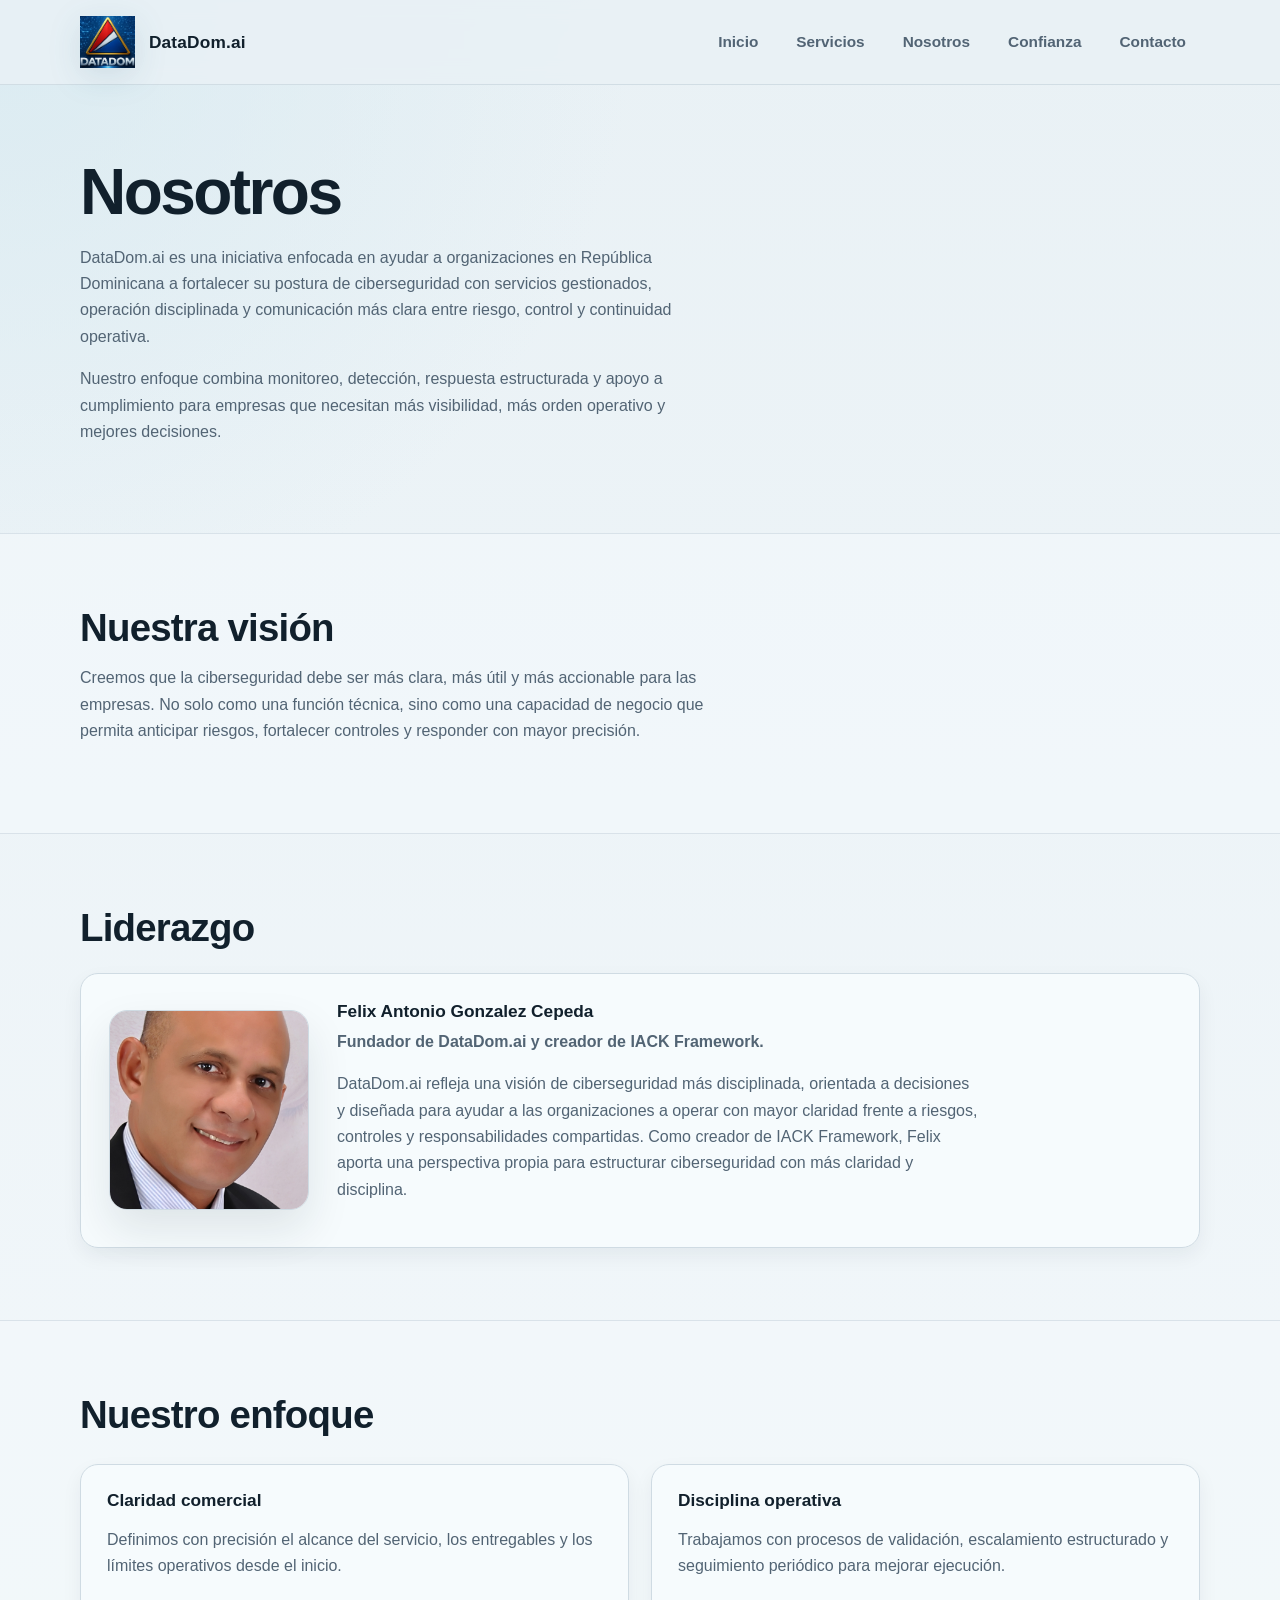
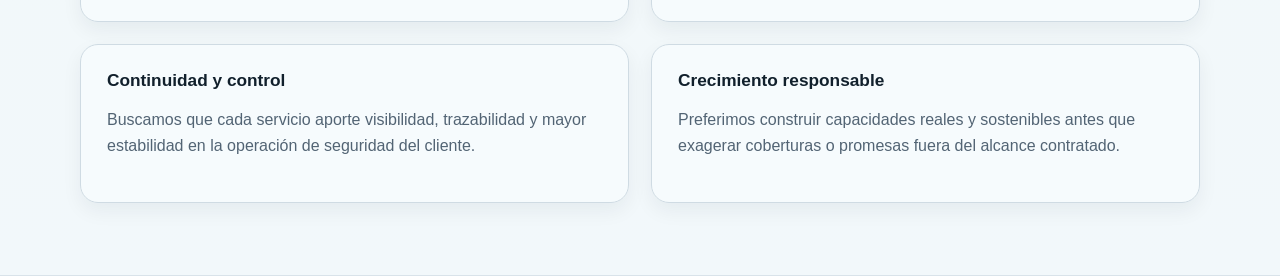
==== commit 3b4036fd: "content: strengthen founder credibility with IACK Framework" ====
--- a/about.html
+++ b/about.html
@@ -50,8 +50,8 @@
           <img src="./assets/img/felix-gonzalez-cepeda.jpg" alt="Felix Antonio Gonzalez Cepeda, fundador de DataDom.ai" class="founder-photo" />
           <div class="founder-copy">
             <h3>Felix Antonio Gonzalez Cepeda</h3>
-            <p><strong>Fundador de DataDom.ai y creador del framework IACK.</strong></p>
-            <p>DataDom.ai refleja una visión de ciberseguridad más disciplinada, orientada a decisiones y diseñada para ayudar a las organizaciones a operar con mayor claridad frente a riesgos, controles y responsabilidades compartidas.</p>
+            <p><strong>Fundador de DataDom.ai y creador de IACK Framework.</strong></p>
+            <p>DataDom.ai refleja una visión de ciberseguridad más disciplinada, orientada a decisiones y diseñada para ayudar a las organizaciones a operar con mayor claridad frente a riesgos, controles y responsabilidades compartidas. Como creador de IACK Framework, Felix aporta una perspectiva propia para estructurar ciberseguridad con más claridad y disciplina.</p>
           </div>
         </div>
       </div>
@@ -71,3 +71,4 @@
   </main>
 </body>
 </html>
+
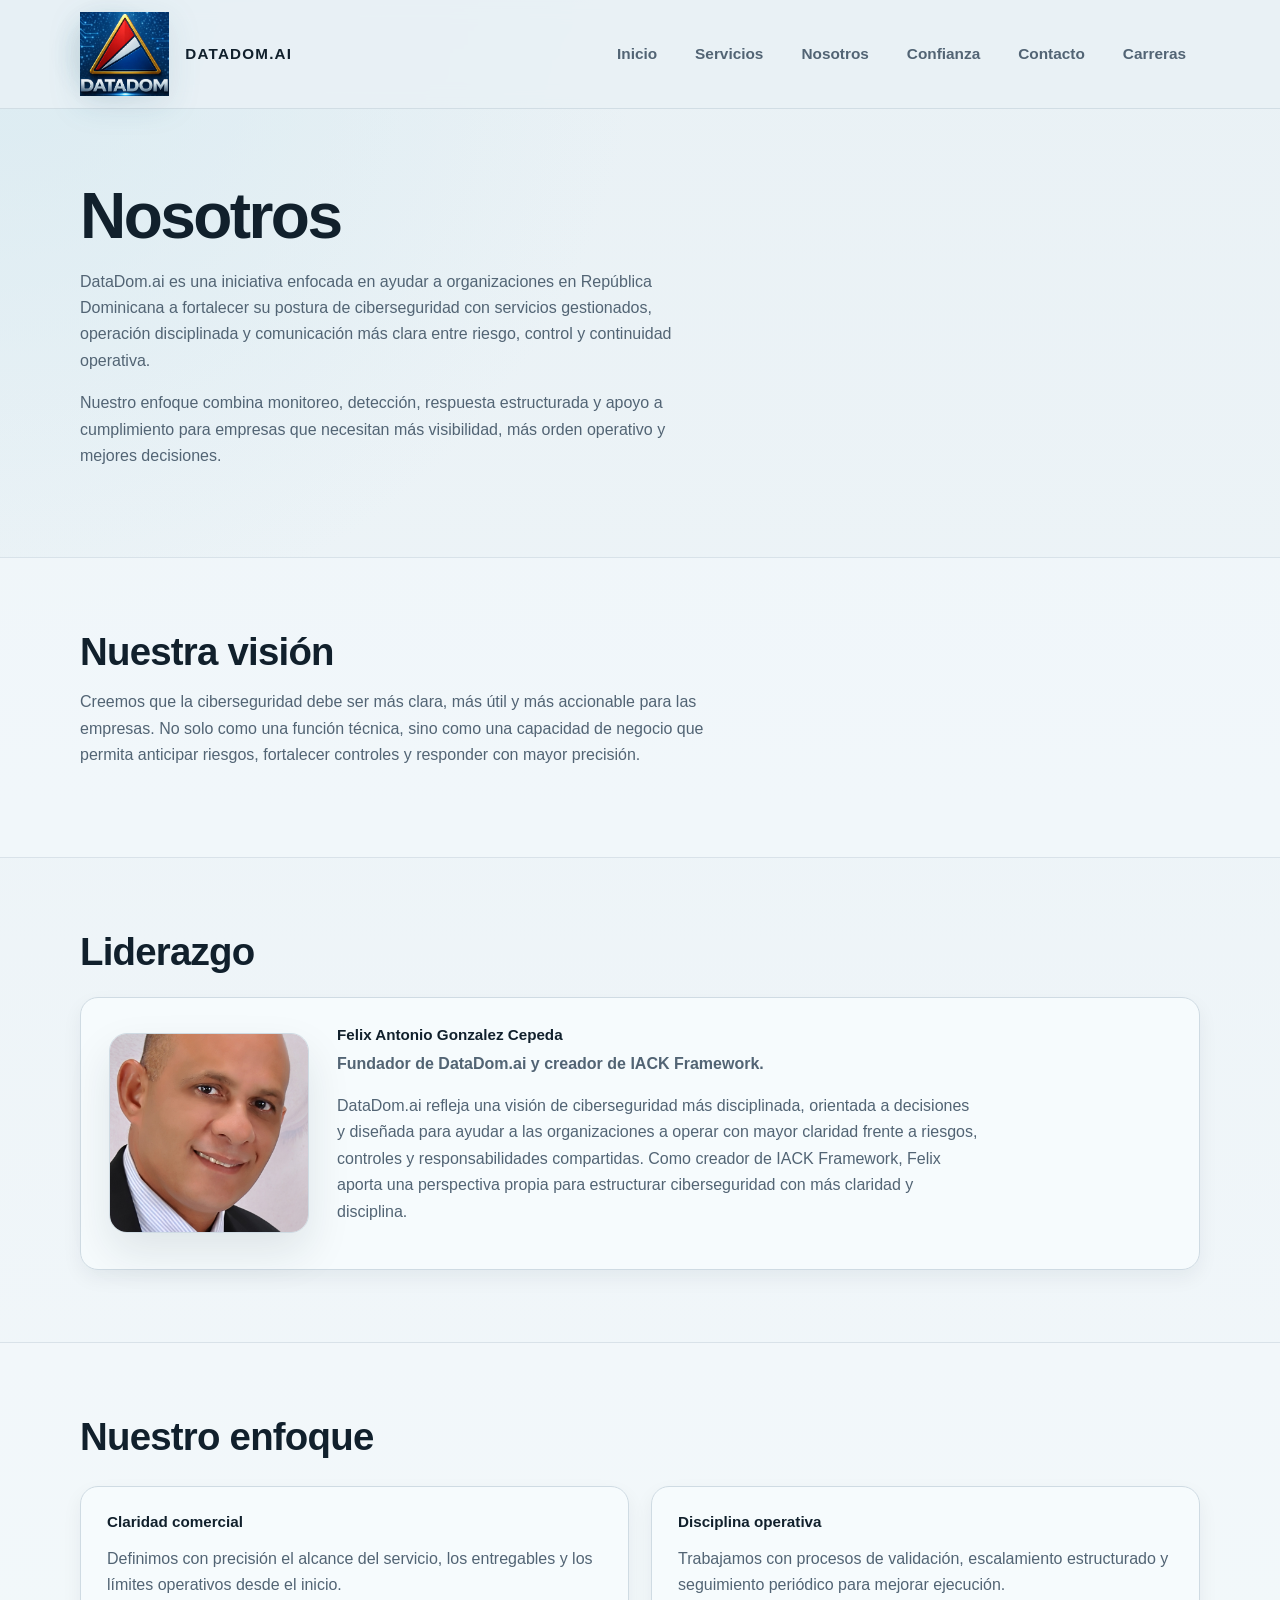
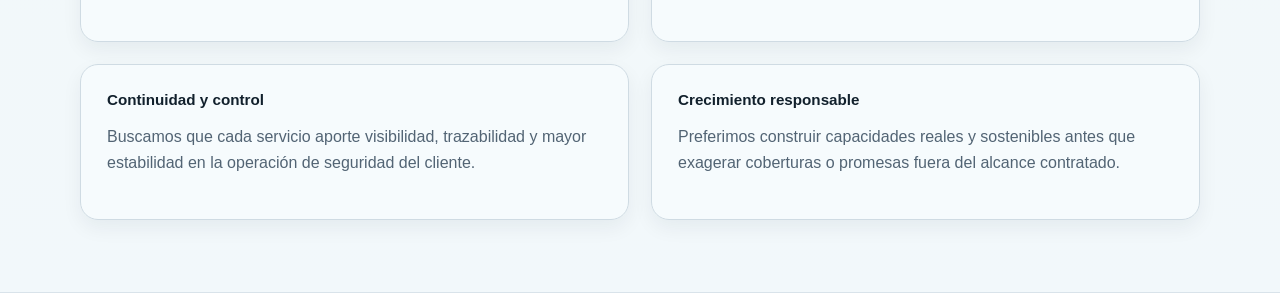
==== commit 9086f3ad: "feat: add careers page and update site navigation" ====
--- a/about.html
+++ b/about.html
@@ -22,7 +22,7 @@
         <a href="./services.html">Servicios</a>
         <a href="./about.html">Nosotros</a>
         <a href="./trust.html">Confianza</a>
-        <a href="./contact.html">Contacto</a>
+        <a href="./contact.html">Contacto</a><a href="./careers.html">Carreras</a>
       </nav>
     </div>
   </header>
@@ -72,3 +72,4 @@
 </body>
 </html>
 
+
--- a/assets/css/style.css
+++ b/assets/css/style.css
@@ -69,7 +69,7 @@
 }
 
 .nav {
-  min-height: 84px;
+  min-height: 108px;
   display: flex;
   align-items: center;
   justify-content: space-between;
@@ -79,20 +79,22 @@
 .brand-wrap {
   display: inline-flex;
   align-items: center;
-  gap: 14px;
+  gap: 16px;
 }
 
 .brand-logo {
-  height: clamp(38px, 4vw, 52px);
+  height: clamp(62px, 6.5vw, 84px);
   width: auto;
   object-fit: contain;
   filter: drop-shadow(0 8px 16px rgba(15,93,115,0.12));
 }
 
 .brand-text {
-  font-size: 1.08rem;
-  font-weight: 800;
-  letter-spacing: 0.01em;
+  line-height: 1;
+
+  font-size: 0.95rem;
+  font-weight: 700;
+  letter-spacing: 0.08em; text-transform: uppercase;
 }
 
 nav {
@@ -130,7 +132,7 @@
   background: var(--primary-soft);
   color: var(--primary-dark);
   font-size: .88rem;
-  font-weight: 800;
+  font-weight: 700;
   letter-spacing: .03em;
 }
 
@@ -155,7 +157,7 @@
 }
 
 h3 {
-  font-size: 1.08rem;
+  font-size: 0.95rem;
 }
 
 p {
@@ -173,7 +175,7 @@
 .hero-actions {
   display: flex;
   flex-wrap: wrap;
-  gap: 14px;
+  gap: 16px;
   margin-top: 28px;
 }
 
@@ -190,7 +192,7 @@
   padding: 0 18px;
   border-radius: 999px;
   font-size: .96rem;
-  font-weight: 800;
+  font-weight: 700;
   border: 1px solid transparent;
   cursor: pointer;
 }
@@ -220,7 +222,7 @@
 
 .text-link {
   color: var(--primary);
-  font-weight: 800;
+  font-weight: 700;
 }
 
 .text-link:hover {
@@ -311,12 +313,15 @@
 }
 
 @media (max-width: 760px) {
+  .brand-logo {
+    height: clamp(54px, 13vw, 66px);
+  }
   .section {
     padding: 56px 0;
   }
 
   .nav {
-    padding: 14px 0;
+    padding: 16px 0;
     flex-direction: column;
     align-items: flex-start;
   }
@@ -346,3 +351,109 @@
     font-size: clamp(2.2rem, 8.5vw, 3.25rem);
   }
 }
+
+.brand-wrap {
+  position: relative;
+}
+
+.brand-logo-intro {
+  position: relative;
+  z-index: 2;
+  opacity: 0;
+  transform: translateY(10px) scale(0.96);
+  filter: blur(10px) drop-shadow(0 0 0 rgba(15,93,115,0));
+  animation: datadomLogoReveal 1.6s cubic-bezier(0.16, 1, 0.3, 1) 0.15s forwards;
+}
+
+.brand-wrap::before {
+  content: "";
+  position: absolute;
+  left: -18px;
+  top: 50%;
+  width: 92px;
+  height: 92px;
+  transform: translateY(-50%) scale(0.82);
+  border-radius: 999px;
+  background:
+    radial-gradient(circle, rgba(255, 196, 120, 0.22) 0%, rgba(15, 93, 115, 0.16) 42%, rgba(15, 93, 115, 0) 74%);
+  filter: blur(10px);
+  opacity: 0;
+  animation: datadomGlowBloom 1.8s ease-out 0.1s forwards;
+  pointer-events: none;
+}
+
+.brand-wrap::after {
+  content: "";
+  position: absolute;
+  left: -6px;
+  top: 50%;
+  width: 120px;
+  height: 1px;
+  transform: translateY(-50%) scaleX(0.2);
+  transform-origin: left center;
+  background: linear-gradient(90deg, rgba(255,196,120,0), rgba(255,196,120,0.8), rgba(79,152,163,0.75), rgba(79,152,163,0));
+  opacity: 0;
+  filter: blur(0.4px);
+  animation: datadomSignalSweep 1.25s ease-out 0.55s forwards;
+  pointer-events: none;
+}
+
+@keyframes datadomLogoReveal {
+  0% {
+    opacity: 0;
+    transform: translateY(10px) scale(0.96);
+    filter: blur(10px) drop-shadow(0 0 0 rgba(15,93,115,0));
+  }
+  60% {
+    opacity: 1;
+    transform: translateY(0) scale(1.015);
+    filter: blur(1.5px) drop-shadow(0 12px 26px rgba(15,93,115,0.16));
+  }
+  100% {
+    opacity: 1;
+    transform: translateY(0) scale(1);
+    filter: blur(0) drop-shadow(0 10px 20px rgba(15,93,115,0.12));
+  }
+}
+
+@keyframes datadomGlowBloom {
+  0% {
+    opacity: 0;
+    transform: translateY(-50%) scale(0.82);
+  }
+  45% {
+    opacity: 1;
+    transform: translateY(-50%) scale(1.04);
+  }
+  100% {
+    opacity: 0.72;
+    transform: translateY(-50%) scale(1);
+  }
+}
+
+@keyframes datadomSignalSweep {
+  0% {
+    opacity: 0;
+    transform: translateY(-50%) scaleX(0.2);
+  }
+  35% {
+    opacity: 0.95;
+  }
+  100% {
+    opacity: 0;
+    transform: translateY(-50%) scaleX(1.18);
+  }
+}
+
+@media (prefers-reduced-motion: reduce) {
+  .brand-logo-intro,
+  .brand-wrap::before,
+  .brand-wrap::after {
+    animation: none !important;
+    opacity: 1 !important;
+    transform: none !important;
+    filter: none !important;
+  }
+}
+
+
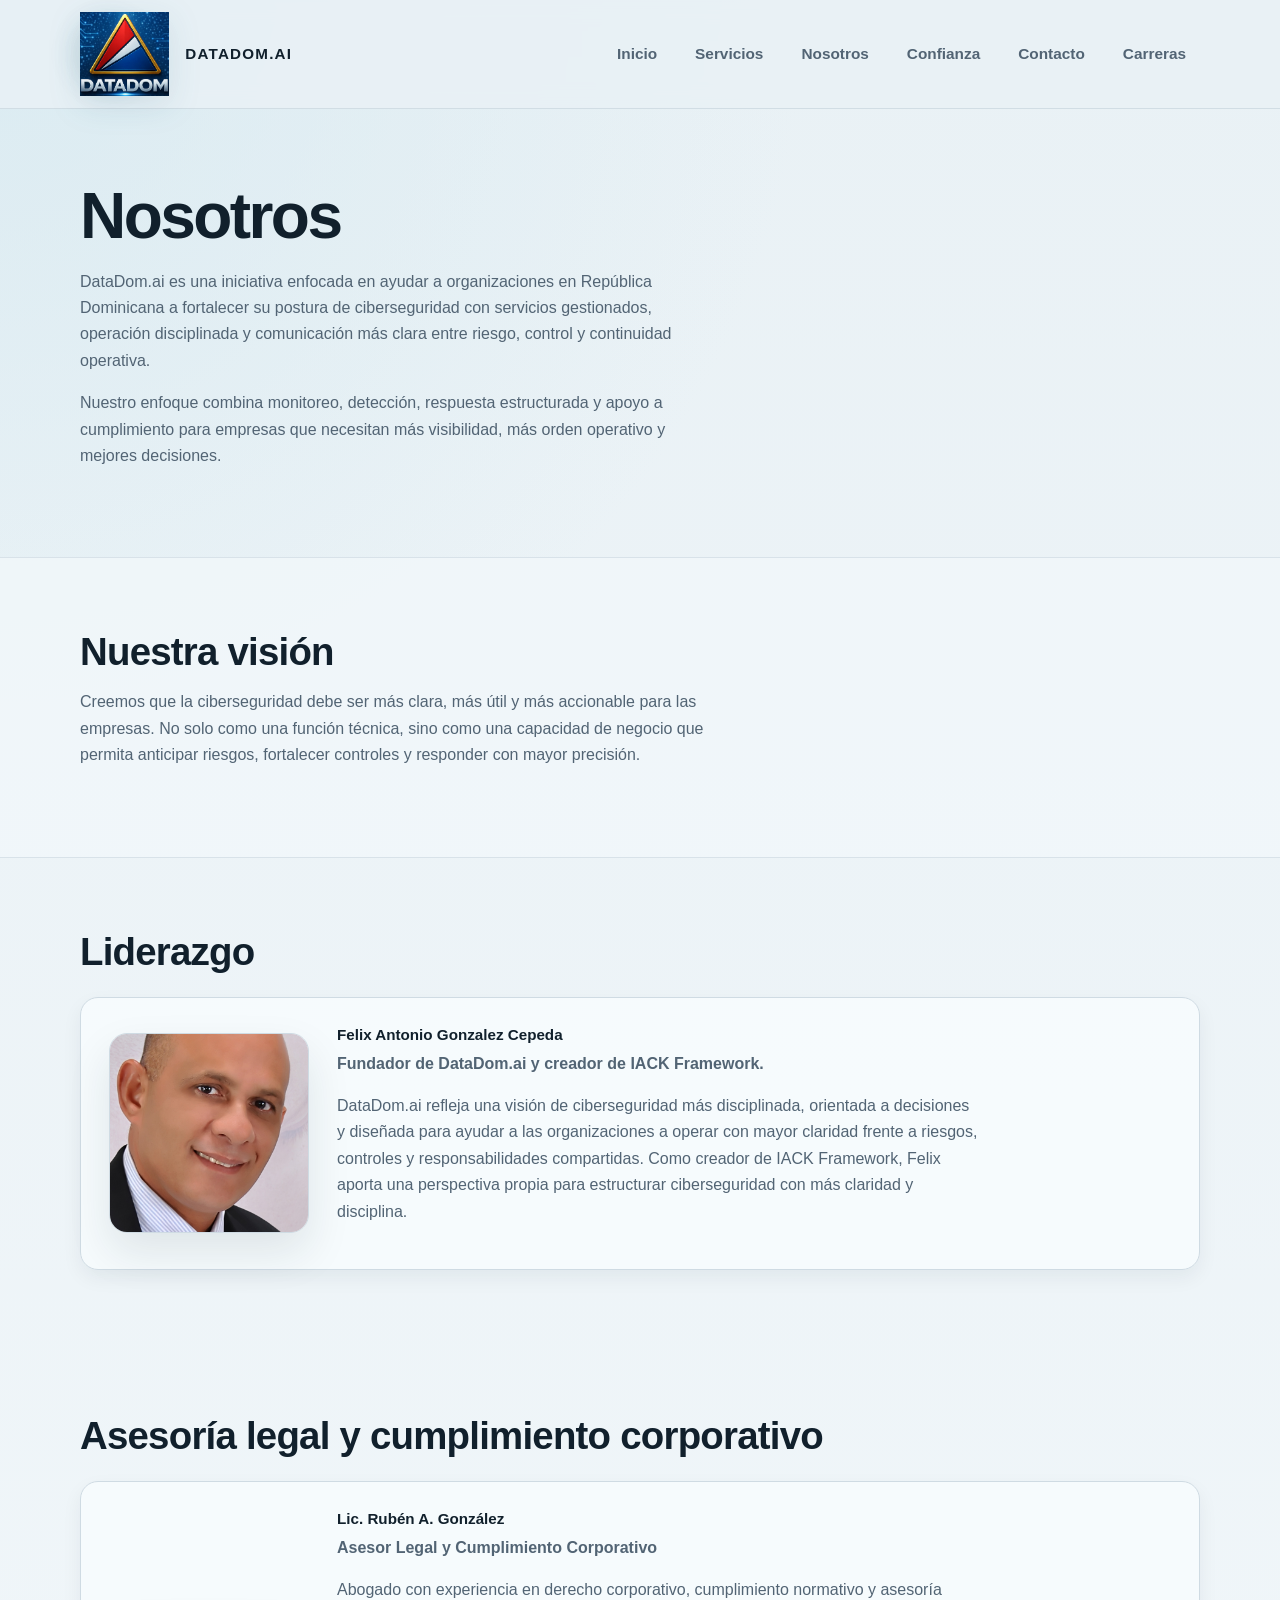
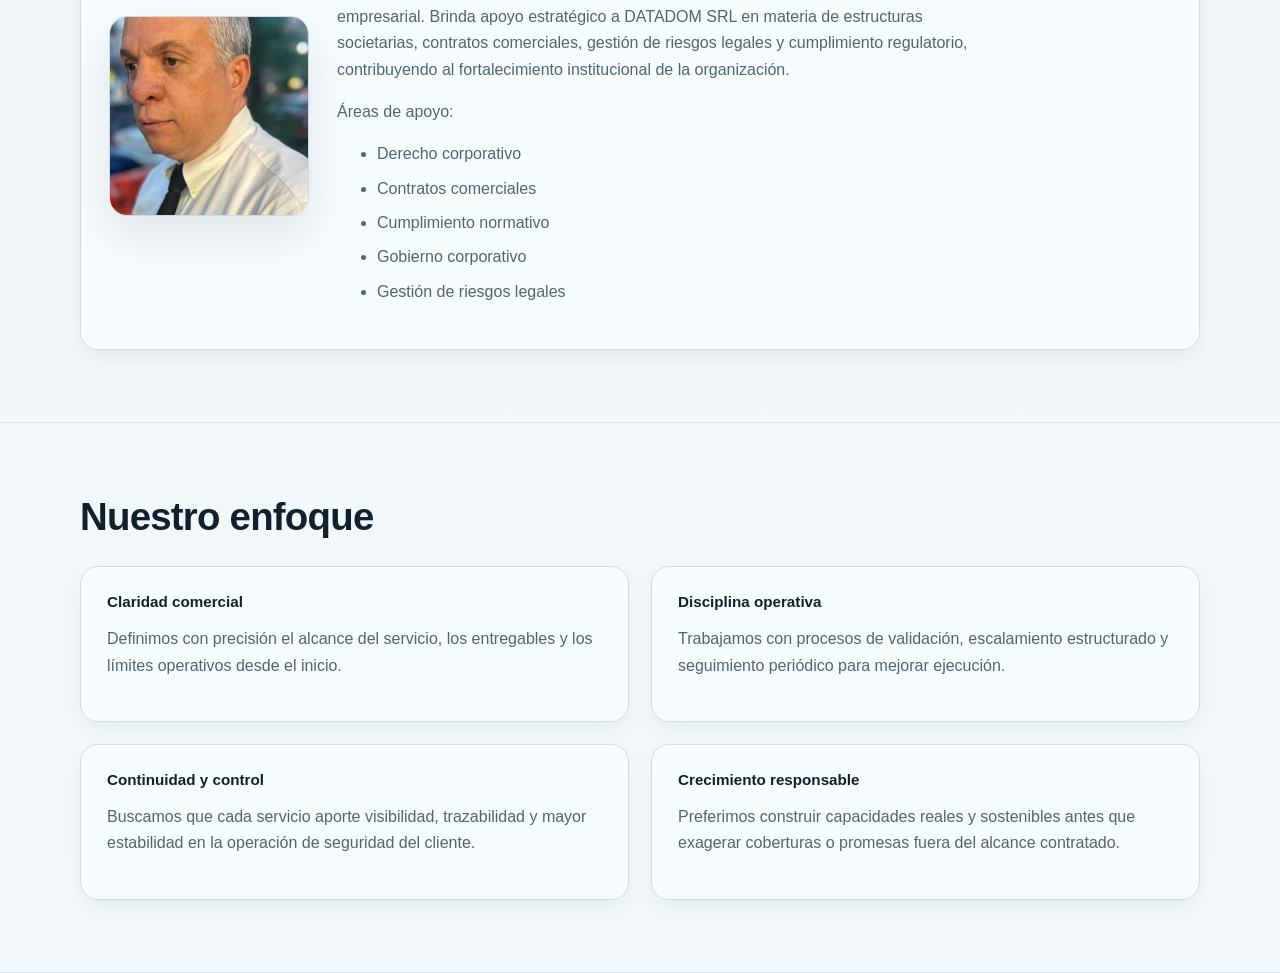
==== commit 93b3a811: "feat: add Ruben Gonzalez legal advisory profile" ====
--- a/about.html
+++ b/about.html
@@ -57,6 +57,36 @@
       </div>
     </section>
 
+    <!-- DATADOM: asesoria legal -->
+    <section class="section" aria-labelledby="legal-heading">
+      <div class="container">
+        <h2 id="legal-heading">Asesoría legal y cumplimiento corporativo</h2>
+        <div class="founder-card">
+          <img
+            src="./assets/img/ruben-a-gonzalez.jpeg"
+            alt="Lic. Rubén A. González, asesor legal y cumplimiento corporativo de DATADOM SRL"
+            class="founder-photo"
+            loading="lazy"
+            width="733"
+            height="1000"
+          />
+          <div class="founder-copy">
+            <h3>Lic. Rubén A. González</h3>
+            <p><strong>Asesor Legal y Cumplimiento Corporativo</strong></p>
+            <p>Abogado con experiencia en derecho corporativo, cumplimiento normativo y asesoría empresarial. Brinda apoyo estratégico a DATADOM SRL en materia de estructuras societarias, contratos comerciales, gestión de riesgos legales y cumplimiento regulatorio, contribuyendo al fortalecimiento institucional de la organización.</p>
+            <p>Áreas de apoyo:</p>
+            <ul>
+              <li>Derecho corporativo</li>
+              <li>Contratos comerciales</li>
+              <li>Cumplimiento normativo</li>
+              <li>Gobierno corporativo</li>
+              <li>Gestión de riesgos legales</li>
+            </ul>
+          </div>
+        </div>
+      </div>
+    </section>
+
     <section class="section section-alt">
       <div class="container">
         <h2>Nuestro enfoque</h2>
